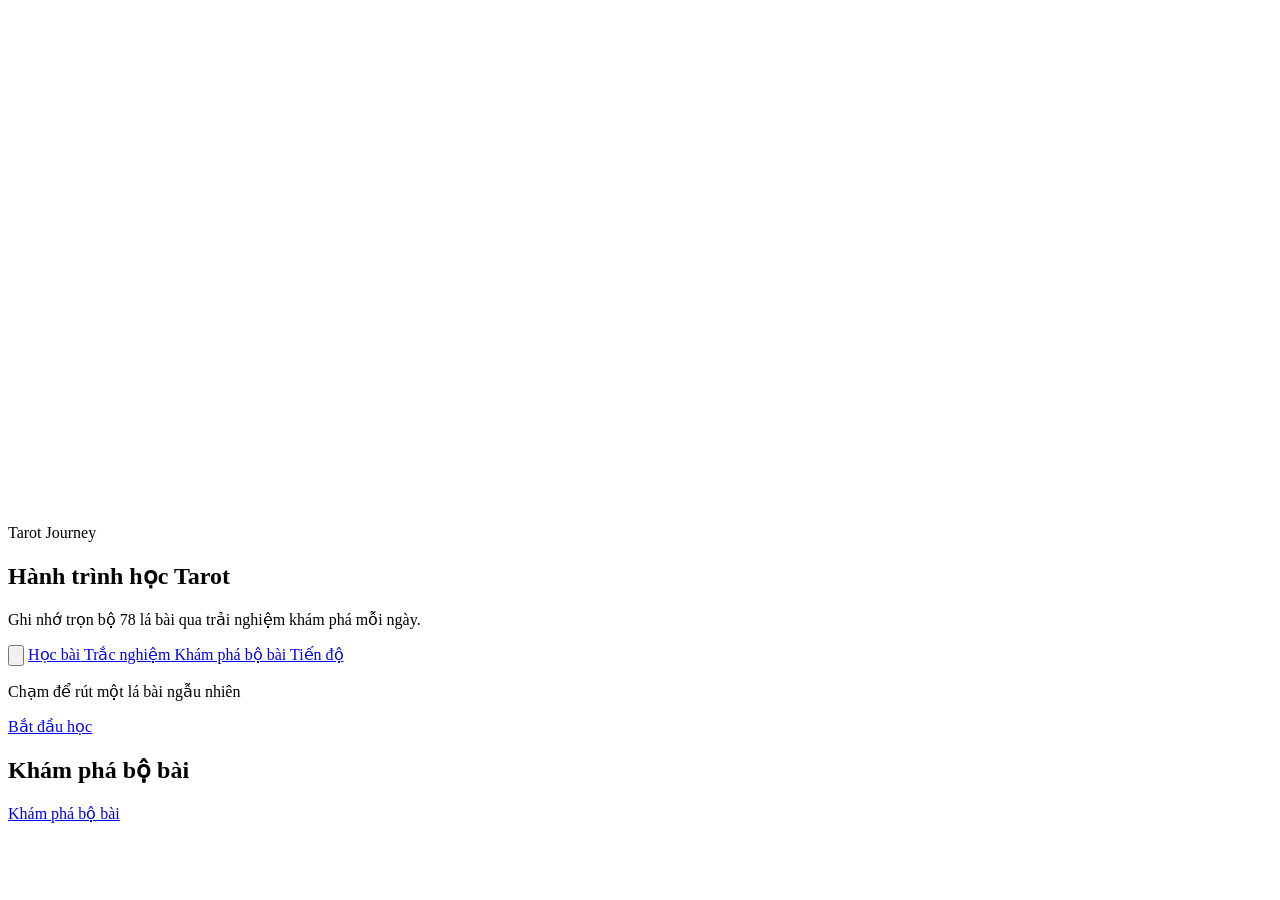
==== index.html @ 795459b9 "Add files via upload" ====
<!DOCTYPE html>
<html lang="vi">
<head>
<meta charset="UTF-8" />
<meta name="viewport" content="width=device-width, initial-scale=1.0" />
<title>Tarot Journey - Hành trình học Tarot</title>
<meta name="description" content="Ứng dụng học Tarot: ghi nhớ trọn bộ 78 lá bài qua flashcard, trắc nghiệm và bản đồ khám phá." />
<link rel="preconnect" href="https://fonts.googleapis.com" />
<link rel="preconnect" href="https://fonts.gstatic.com" crossorigin />
<link href="https://fonts.googleapis.com/css2?family=Nunito:wght@600;700;800;900&family=Be+Vietnam+Pro:wght@400;500;600;700&display=swap" rel="stylesheet" />
<link rel="stylesheet" href="assets/css/style.css" />
<link rel="stylesheet" href="assets/css/home.css" />
</head>
<body>
  <div class="app-shell">
    <div class="starfield"></div>
    <div class="blob" style="width:280px;height:280px;left:-100px;top:60px;background:var(--lavender);"></div>
    <div class="blob" style="width:220px;height:220px;right:-80px;top:220px;background:var(--mint);"></div>

    <header class="site-header" id="app-header"></header>

    <main class="page-main">
      <section class="hero">
        <div class="hero-copy">
          <p class="eyebrow">
            <span data-i18n="appName">Tarot Journey</span>
          </p>
          <h1 data-i18n="heroTitle">Hành trình học Tarot</h1>
          <p data-i18n="heroSubtitle">Ghi nhớ trọn bộ 78 lá bài qua trải nghiệm khám phá mỗi ngày.</p>
        </div>

        <div class="orbit-wrap" id="orbit-wrap">
          <div class="orbit-ring"></div>

          <button class="orbit-center" id="orbit-center" type="button" aria-label="Rút một lá bài ngẫu nhiên">
            <div class="orbit-center-glow"></div>
            <div class="orbit-center-card">
              <img id="orbit-card-image" src="" alt="" />
            </div>
          </button>

          <a class="orbit-item" data-pos="n" href="flashcard.html">
            <span id="icon-study"></span>
            <span data-i18n="navStudy">Học bài</span>
          </a>
          <a class="orbit-item" data-pos="e" href="quiz.html">
            <span id="icon-quiz"></span>
            <span data-i18n="navQuiz">Trắc nghiệm</span>
          </a>
          <a class="orbit-item" data-pos="s" href="explorer.html">
            <span id="icon-explore"></span>
            <span data-i18n="navExplore">Khám phá bộ bài</span>
          </a>
          <a class="orbit-item" data-pos="w" href="progress.html">
            <span id="icon-progress"></span>
            <span data-i18n="navProgress">Tiến độ</span>
          </a>
        </div>

        <p class="orbit-hint" data-i18n="heroCardCta">Chạm để rút một lá bài ngẫu nhiên</p>

        <div class="hero-cta">
          <a class="btn btn-primary" href="flashcard.html">
            <span data-i18n="startStudy">Bắt đầu học</span>
            <span id="icon-arrow"></span>
          </a>
        </div>
      </section>

      <section class="home-stats" id="home-stats"></section>

      <section class="suit-teaser">
        <div class="section-head">
          <div>
            <h2 data-i18n="navExplore">Khám phá bộ bài</h2>
          </div>
          <a class="btn btn-ghost btn-sm" href="explorer.html">
            <span data-i18n="navExplore">Khám phá bộ bài</span>
          </a>
        </div>
        <div class="suit-teaser-grid" id="suit-teaser-grid"></div>
      </section>
    </main>
  </div>

  <script src="assets/js/icons.js"></script>
  <script src="assets/js/data.js"></script>
  <script src="assets/js/storage.js"></script>
  <script src="assets/js/common.js"></script>
  <script src="assets/js/main.js"></script>
</body>
</html>
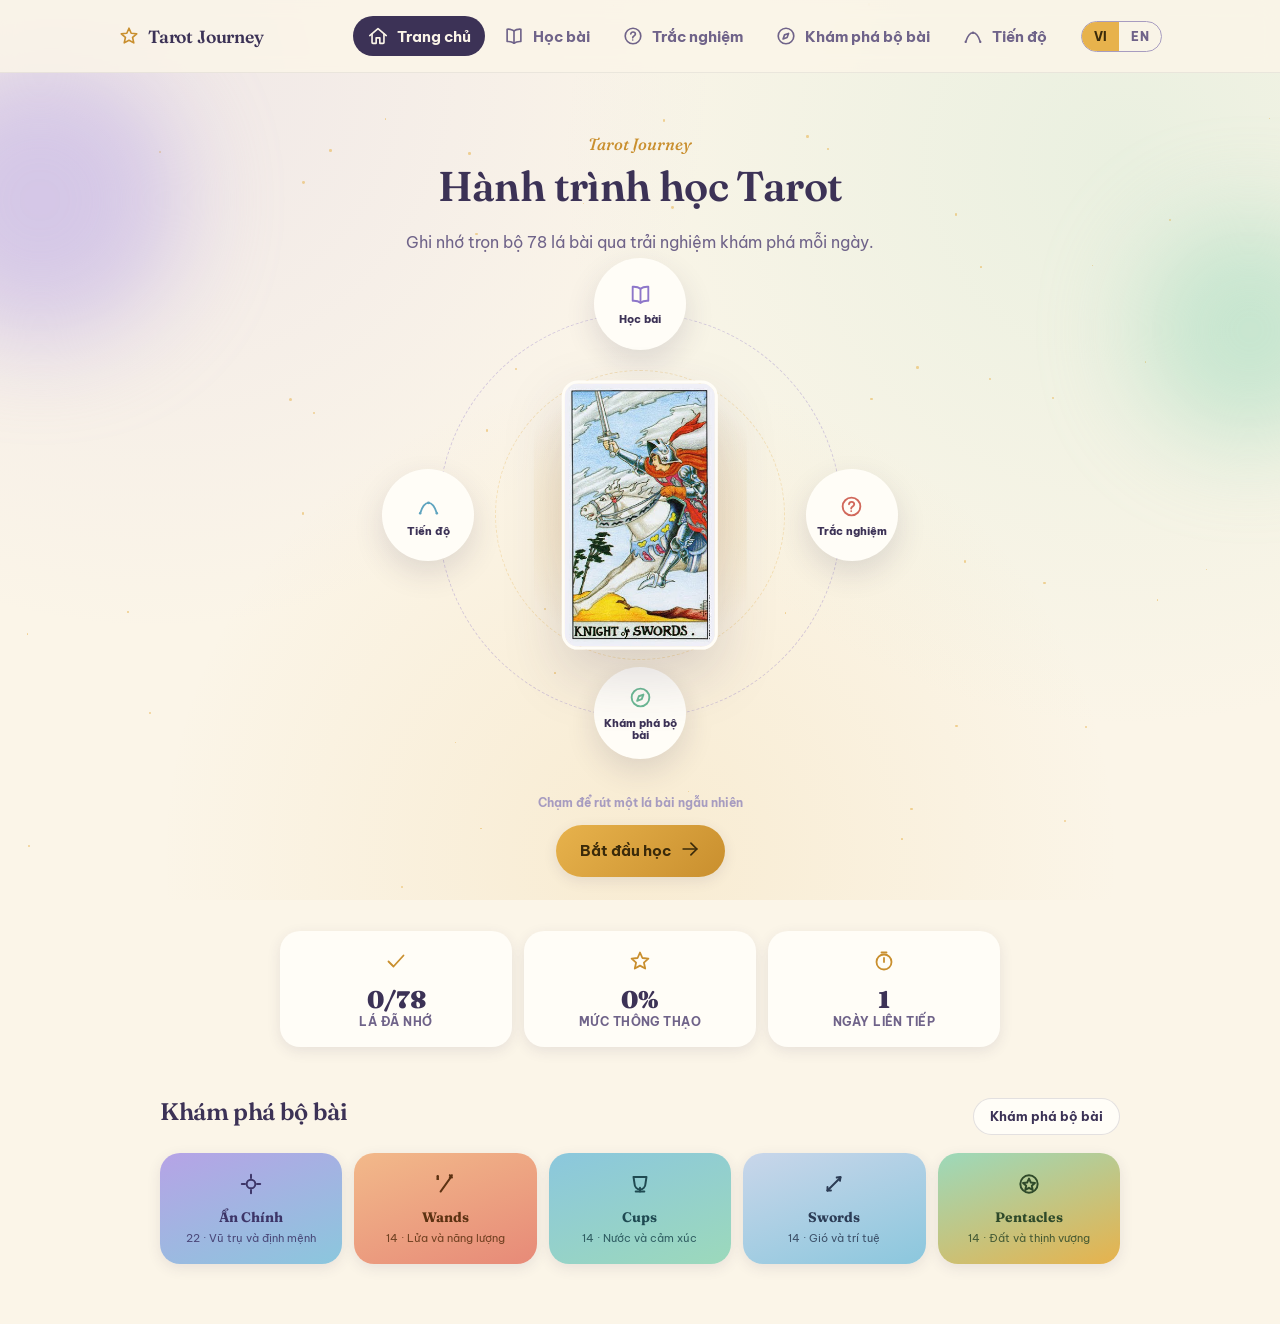
==== commit 0e8d3264: "Add files via upload" ====
--- a/index.html
+++ b/index.html
@@ -7,7 +7,7 @@
 <meta name="description" content="Ứng dụng học Tarot: ghi nhớ trọn bộ 78 lá bài qua flashcard, trắc nghiệm và bản đồ khám phá." />
 <link rel="preconnect" href="https://fonts.googleapis.com" />
 <link rel="preconnect" href="https://fonts.gstatic.com" crossorigin />
-<link href="https://fonts.googleapis.com/css2?family=Nunito:wght@600;700;800;900&family=Be+Vietnam+Pro:wght@400;500;600;700&display=swap" rel="stylesheet" />
+<link href="https://fonts.googleapis.com/css2?family=Fraunces:ital,wght@0,500;0,600;0,700;0,900;1,500&family=Be+Vietnam+Pro:wght@400;500;600;700&display=swap" rel="stylesheet" />
 <link rel="stylesheet" href="assets/css/style.css" />
 <link rel="stylesheet" href="assets/css/home.css" />
 </head>
--- a/assets/css/style.css
+++ b/assets/css/style.css
@@ -0,0 +1,661 @@
+/* ==============================================================
+   TAROT JOURNEY: design tokens and shared styles
+   Warm, bright, celestial-library palette. Mobile-first.
+   ============================================================== */
+
+:root {
+  /* Palette */
+  --cream: #fbf5e8;
+  --cream-deep: #f3e8ce;
+  --paper: #fffdf7;
+  --ink: #3c3256;
+  --ink-soft: #6f6389;
+  --ink-faint: #a79cc0;
+
+  --gold: #e7b24c;
+  --gold-deep: #c98f2e;
+  --gold-pale: #f6dfa0;
+
+  --lavender: #b6a3e6;
+  --lavender-deep: #8d76c9;
+  --sky: #8bc7dd;
+  --sky-deep: #5fa4bf;
+  --mint: #9cd9bb;
+  --mint-deep: #6cb994;
+  --peach: #f2b98a;
+  --peach-deep: #e2934f;
+  --coral: #e78a78;
+  --coral-deep: #d1685b;
+
+  --shadow-sm: 0 4px 14px rgba(60, 50, 86, 0.1);
+  --shadow-md: 0 12px 30px rgba(60, 50, 86, 0.14);
+  --shadow-lg: 0 24px 60px rgba(60, 50, 86, 0.18);
+
+  --radius-lg: 28px;
+  --radius-md: 20px;
+  --radius-sm: 13px;
+  --radius-pill: 999px;
+
+  --font-display: "Fraunces", "Be Vietnam Pro", serif;
+  --font-body: "Be Vietnam Pro", sans-serif;
+
+  --header-h: 72px;
+}
+
+* {
+  box-sizing: border-box;
+}
+
+html {
+  scroll-behavior: smooth;
+}
+
+body {
+  margin: 0;
+  min-height: 100vh;
+  font-family: var(--font-body);
+  color: var(--ink);
+  background: var(--cream);
+  background-image: radial-gradient(circle at 12% 8%, rgba(182, 163, 230, 0.16), transparent 40%),
+    radial-gradient(circle at 88% 18%, rgba(155, 217, 187, 0.18), transparent 42%),
+    radial-gradient(circle at 50% 95%, rgba(231, 178, 76, 0.14), transparent 45%);
+  background-attachment: fixed;
+  -webkit-font-smoothing: antialiased;
+  overflow-x: hidden;
+}
+
+h1, h2, h3, h4 {
+  font-family: var(--font-display);
+  font-optical-sizing: auto;
+  font-weight: 600;
+  color: var(--ink);
+  margin: 0 0 0.4em;
+  letter-spacing: -0.015em;
+}
+
+p {
+  line-height: 1.65;
+  color: var(--ink-soft);
+  margin: 0 0 1em;
+}
+
+a {
+  color: inherit;
+  text-decoration: none;
+}
+
+button {
+  font-family: inherit;
+}
+
+img {
+  max-width: 100%;
+  display: block;
+}
+
+.icon {
+  width: 22px;
+  height: 22px;
+  flex-shrink: 0;
+}
+
+:focus-visible {
+  outline: 3px solid var(--lavender-deep);
+  outline-offset: 3px;
+  border-radius: 6px;
+}
+
+@media (prefers-reduced-motion: reduce) {
+  *, *::before, *::after {
+    animation-duration: 0.001ms !important;
+    animation-iteration-count: 1 !important;
+    transition-duration: 0.001ms !important;
+    scroll-behavior: auto !important;
+  }
+}
+
+/* ---------------- Layout shell ---------------- */
+
+.app-shell {
+  min-height: 100vh;
+  padding-bottom: calc(72px + env(safe-area-inset-bottom, 0px));
+}
+
+.page-main {
+  max-width: 1080px;
+  margin: 0 auto;
+  padding: 28px 18px 60px;
+}
+
+.starfield {
+  position: fixed;
+  inset: 0;
+  pointer-events: none;
+  z-index: 0;
+  overflow: hidden;
+}
+
+.star {
+  position: absolute;
+  border-radius: 50%;
+  background: var(--gold);
+  opacity: 0.55;
+  animation: twinkle ease-in-out infinite;
+}
+
+@keyframes twinkle {
+  0%, 100% { opacity: 0.15; transform: scale(0.8); }
+  50% { opacity: 0.75; transform: scale(1.3); }
+}
+
+.blob {
+  position: absolute;
+  border-radius: 50%;
+  filter: blur(50px);
+  opacity: 0.5;
+  z-index: 0;
+  pointer-events: none;
+}
+
+/* ---------------- Header / nav ---------------- */
+
+.site-header {
+  position: sticky;
+  top: 0;
+  z-index: 40;
+  background: rgba(251, 245, 232, 0.86);
+  backdrop-filter: blur(10px);
+  border-bottom: 1px solid rgba(60, 50, 86, 0.08);
+}
+
+.header-inner {
+  max-width: 1080px;
+  margin: 0 auto;
+  height: var(--header-h);
+  padding: 0 18px;
+  display: flex;
+  align-items: center;
+  gap: 20px;
+}
+
+.brand {
+  display: flex;
+  align-items: center;
+  gap: 8px;
+  font-family: var(--font-display);
+  font-weight: 600;
+  font-size: 1.1rem;
+  letter-spacing: -0.01em;
+  color: var(--ink);
+  flex-shrink: 0;
+}
+
+.brand-mark {
+  color: var(--gold-deep);
+  display: inline-flex;
+}
+
+.main-nav {
+  display: none;
+  gap: 4px;
+  margin-left: auto;
+}
+
+.nav-link {
+  display: flex;
+  align-items: center;
+  gap: 8px;
+  padding: 9px 14px;
+  border-radius: var(--radius-pill);
+  color: var(--ink-soft);
+  font-weight: 700;
+  font-size: 0.92rem;
+  transition: background 0.2s ease, color 0.2s ease;
+}
+
+.nav-link .nav-icon {
+  width: 19px;
+  height: 19px;
+}
+
+.nav-link:hover {
+  background: var(--cream-deep);
+  color: var(--ink);
+}
+
+.nav-link.is-active {
+  background: var(--ink);
+  color: var(--cream);
+}
+
+.lang-switch {
+  display: flex;
+  border: 1.5px solid var(--ink-faint);
+  border-radius: var(--radius-pill);
+  overflow: hidden;
+  flex-shrink: 0;
+  margin-left: auto;
+}
+
+.main-nav ~ .lang-switch {
+  margin-left: 0;
+}
+
+.lang-btn {
+  border: none;
+  background: transparent;
+  color: var(--ink-soft);
+  font-weight: 800;
+  font-size: 0.78rem;
+  padding: 7px 12px;
+  cursor: pointer;
+  letter-spacing: 0.03em;
+}
+
+.lang-btn.is-active {
+  background: var(--gold);
+  color: #3a2a0a;
+}
+
+.mobile-nav {
+  position: fixed;
+  bottom: 0;
+  left: 0;
+  right: 0;
+  z-index: 40;
+  display: flex;
+  justify-content: space-around;
+  background: rgba(255, 253, 247, 0.95);
+  backdrop-filter: blur(10px);
+  border-top: 1px solid rgba(60, 50, 86, 0.1);
+  padding: 8px 4px calc(8px + env(safe-area-inset-bottom, 0px));
+}
+
+.mobile-nav .nav-link {
+  flex-direction: column;
+  gap: 3px;
+  font-size: 0.66rem;
+  padding: 6px 8px;
+  border-radius: var(--radius-sm);
+}
+
+.mobile-nav .nav-icon {
+  width: 21px;
+  height: 21px;
+}
+
+@media (min-width: 860px) {
+  .main-nav { display: flex; }
+  .mobile-nav { display: none; }
+  .app-shell { padding-bottom: 0; }
+}
+
+/* ---------------- Buttons ---------------- */
+
+.btn {
+  display: inline-flex;
+  align-items: center;
+  justify-content: center;
+  gap: 8px;
+  border: none;
+  border-radius: var(--radius-pill);
+  padding: 13px 24px;
+  font-weight: 700;
+  font-size: 0.96rem;
+  font-family: var(--font-body);
+  cursor: pointer;
+  transition: transform 0.15s ease, box-shadow 0.15s ease, background 0.15s ease;
+}
+
+.btn:active {
+  transform: scale(0.97);
+}
+
+.btn-primary {
+  background: linear-gradient(135deg, var(--gold), var(--gold-deep));
+  color: #3a2a0a;
+  box-shadow: var(--shadow-sm);
+}
+
+.btn-primary:hover {
+  box-shadow: var(--shadow-md);
+}
+
+.btn-ghost {
+  background: var(--paper);
+  color: var(--ink);
+  border: 1.5px solid rgba(60, 50, 86, 0.14);
+}
+
+.btn-ghost:hover {
+  background: var(--cream-deep);
+}
+
+.btn-success {
+  background: var(--mint);
+  color: #1c4633;
+}
+
+.btn-warn {
+  background: var(--coral);
+  color: #4a1710;
+}
+
+.btn-sm {
+  padding: 9px 16px;
+  font-size: 0.84rem;
+}
+
+.btn-block {
+  width: 100%;
+}
+
+.chip {
+  display: inline-flex;
+  align-items: center;
+  gap: 6px;
+  padding: 6px 13px;
+  border-radius: var(--radius-pill);
+  background: var(--paper);
+  border: 1.5px solid rgba(60, 50, 86, 0.12);
+  font-weight: 700;
+  font-size: 0.8rem;
+  color: var(--ink-soft);
+  cursor: pointer;
+  transition: all 0.15s ease;
+}
+
+.chip .icon {
+  width: 16px;
+  height: 16px;
+}
+
+.chip.is-active {
+  background: var(--ink);
+  color: var(--cream);
+  border-color: var(--ink);
+}
+
+/* ---------------- Section heading ---------------- */
+
+.section-head {
+  display: flex;
+  align-items: flex-end;
+  justify-content: space-between;
+  gap: 12px;
+  margin-bottom: 18px;
+  flex-wrap: wrap;
+}
+
+.section-head h1 {
+  font-size: clamp(1.5rem, 4vw, 2.1rem);
+}
+
+.eyebrow {
+  display: inline-flex;
+  align-items: center;
+  gap: 7px;
+  color: var(--gold-deep);
+  font-family: var(--font-display);
+  font-style: italic;
+  font-weight: 500;
+  font-size: 1.05rem;
+  letter-spacing: 0;
+  margin-bottom: 2px;
+}
+
+/* ---------------- Toast ---------------- */
+
+.toast {
+  position: fixed;
+  left: 50%;
+  bottom: 90px;
+  transform: translate(-50%, 20px);
+  background: var(--ink);
+  color: var(--cream);
+  padding: 12px 22px;
+  border-radius: var(--radius-pill);
+  font-weight: 700;
+  font-size: 0.88rem;
+  box-shadow: var(--shadow-lg);
+  opacity: 0;
+  pointer-events: none;
+  transition: opacity 0.25s ease, transform 0.25s ease;
+  z-index: 100;
+  max-width: 88vw;
+  text-align: center;
+}
+
+.toast.is-visible {
+  opacity: 1;
+  transform: translate(-50%, 0);
+}
+
+@media (min-width: 860px) {
+  .toast { bottom: 32px; }
+}
+
+/* ---------------- Card detail modal ---------------- */
+
+.modal-backdrop {
+  position: fixed;
+  inset: 0;
+  background: rgba(45, 36, 66, 0.5);
+  backdrop-filter: blur(3px);
+  z-index: 80;
+  display: flex;
+  align-items: flex-end;
+  justify-content: center;
+  opacity: 0;
+  pointer-events: none;
+  transition: opacity 0.2s ease;
+}
+
+.modal-backdrop.is-open {
+  opacity: 1;
+  pointer-events: auto;
+}
+
+@media (min-width: 720px) {
+  .modal-backdrop { align-items: center; }
+}
+
+.modal-card {
+  background: var(--paper);
+  width: 100%;
+  max-width: 560px;
+  max-height: 88vh;
+  overflow-y: auto;
+  border-radius: 26px 26px 0 0;
+  padding: 26px 22px 34px;
+  box-shadow: var(--shadow-lg);
+  transform: translateY(30px);
+  transition: transform 0.25s ease;
+  position: relative;
+}
+
+.modal-backdrop.is-open .modal-card {
+  transform: translateY(0);
+}
+
+@media (min-width: 720px) {
+  .modal-card { border-radius: var(--radius-lg); }
+}
+
+.modal-close {
+  position: absolute;
+  top: 16px;
+  right: 16px;
+  width: 36px;
+  height: 36px;
+  border-radius: 50%;
+  border: none;
+  background: var(--cream-deep);
+  display: flex;
+  align-items: center;
+  justify-content: center;
+  cursor: pointer;
+  color: var(--ink);
+}
+
+.modal-image-wrap {
+  display: flex;
+  justify-content: center;
+  margin-bottom: 16px;
+}
+
+.modal-image-wrap img {
+  width: 150px;
+  border-radius: 14px;
+  box-shadow: var(--shadow-md);
+}
+
+.modal-name {
+  text-align: center;
+  font-size: 1.4rem;
+}
+
+.modal-suit-tag {
+  display: flex;
+  justify-content: center;
+  margin-bottom: 14px;
+}
+
+.modal-section {
+  margin-top: 16px;
+}
+
+.modal-section h4 {
+  display: flex;
+  align-items: center;
+  gap: 7px;
+  font-size: 0.85rem;
+  text-transform: uppercase;
+  letter-spacing: 0.06em;
+  color: var(--ink-soft);
+  margin-bottom: 8px;
+}
+
+.modal-section h4 .icon {
+  width: 16px;
+  height: 16px;
+}
+
+.keyword-list {
+  display: flex;
+  flex-wrap: wrap;
+  gap: 7px;
+  list-style: none;
+  padding: 0;
+  margin: 0;
+}
+
+.keyword-list li {
+  background: var(--cream-deep);
+  color: var(--ink);
+  padding: 5px 12px;
+  border-radius: var(--radius-pill);
+  font-size: 0.82rem;
+  font-weight: 700;
+}
+
+.modal-section.reversed .keyword-list li {
+  background: rgba(231, 138, 120, 0.18);
+}
+
+.modal-orientation-tabs {
+  display: flex;
+  gap: 8px;
+  margin: 18px 0 4px;
+}
+
+.orientation-tab {
+  flex: 1;
+  padding: 9px;
+  border-radius: var(--radius-sm);
+  border: 1.5px solid rgba(60, 50, 86, 0.12);
+  background: var(--paper);
+  font-weight: 800;
+  font-size: 0.84rem;
+  display: flex;
+  align-items: center;
+  justify-content: center;
+  gap: 6px;
+  cursor: pointer;
+  color: var(--ink-soft);
+}
+
+.orientation-tab.is-active {
+  background: var(--ink);
+  color: var(--cream);
+  border-color: var(--ink);
+}
+
+/* Suit color theming, applied via data-suit attribute */
+[data-suit="major"] { --suit-a: var(--lavender); --suit-b: var(--sky); --suit-ink: #3d3568; }
+[data-suit="wands"] { --suit-a: var(--peach); --suit-b: var(--coral); --suit-ink: #5c3212; }
+[data-suit="cups"] { --suit-a: var(--sky); --suit-b: var(--mint); --suit-ink: #1f4a52; }
+[data-suit="swords"] { --suit-a: #c9d6ea; --suit-b: var(--sky); --suit-ink: #2c3c55; }
+[data-suit="pentacles"] { --suit-a: var(--mint); --suit-b: var(--gold); --suit-ink: #2f4a2a; }
+
+.suit-pill {
+  display: inline-flex;
+  align-items: center;
+  gap: 7px;
+  padding: 6px 14px;
+  border-radius: var(--radius-pill);
+  background: linear-gradient(135deg, var(--suit-a), var(--suit-b));
+  color: var(--suit-ink);
+  font-weight: 800;
+  font-size: 0.78rem;
+}
+
+.suit-pill .icon {
+  width: 16px;
+  height: 16px;
+}
+
+/* Utility */
+.visually-hidden {
+  position: absolute;
+  width: 1px; height: 1px;
+  overflow: hidden;
+  clip: rect(0 0 0 0);
+  white-space: nowrap;
+}
+
+.empty-state {
+  text-align: center;
+  padding: 50px 20px;
+  color: var(--ink-soft);
+}
+
+.empty-state .icon {
+  width: 40px;
+  height: 40px;
+  color: var(--ink-faint);
+  margin-bottom: 10px;
+}
+
+.loader {
+  display: flex;
+  flex-direction: column;
+  align-items: center;
+  gap: 12px;
+  padding: 80px 20px;
+  color: var(--ink-soft);
+  font-weight: 700;
+}
+
+.loader-ring {
+  width: 46px;
+  height: 46px;
+  border-radius: 50%;
+  border: 4px solid var(--cream-deep);
+  border-top-color: var(--gold-deep);
+  animation: spin 0.9s linear infinite;
+}
+
+@keyframes spin {
+  to { transform: rotate(360deg); }
+}
--- a/assets/css/home.css
+++ b/assets/css/home.css
@@ -0,0 +1,242 @@
+/* ---------------- Home hero / orbit ---------------- */
+
+.hero {
+  position: relative;
+  padding: 30px 0 10px;
+  text-align: center;
+  z-index: 1;
+}
+
+.hero-copy {
+  max-width: 480px;
+  margin: 0 auto 30px;
+}
+
+.hero-copy h1 {
+  font-size: clamp(1.8rem, 6vw, 2.6rem);
+}
+
+.hero-copy p {
+  font-size: 1.02rem;
+}
+
+.orbit-wrap {
+  position: relative;
+  width: clamp(260px, 82vw, 460px);
+  aspect-ratio: 1 / 1;
+  margin: 0 auto 48px;
+}
+
+.orbit-ring {
+  position: absolute;
+  inset: 6%;
+  border: 1.5px dashed rgba(141, 118, 201, 0.35);
+  border-radius: 50%;
+}
+
+.orbit-ring::before {
+  content: "";
+  position: absolute;
+  inset: 14%;
+  border: 1.5px dashed rgba(231, 178, 76, 0.3);
+  border-radius: 50%;
+}
+
+.orbit-center {
+  position: absolute;
+  top: 50%;
+  left: 50%;
+  transform: translate(-50%, -50%);
+  width: 34%;
+  z-index: 3;
+  cursor: pointer;
+  border: none;
+  background: none;
+  padding: 0;
+}
+
+.orbit-center-card {
+  position: relative;
+  border-radius: 16px;
+  overflow: hidden;
+  box-shadow: var(--shadow-lg);
+  animation: floatCard 5s ease-in-out infinite;
+  border: 3px solid var(--paper);
+}
+
+.orbit-center-card img {
+  width: 100%;
+  display: block;
+}
+
+.orbit-center-glow {
+  position: absolute;
+  inset: -18%;
+  background: radial-gradient(circle, rgba(231, 178, 76, 0.35), transparent 65%);
+  z-index: -1;
+  animation: pulseGlow 4s ease-in-out infinite;
+}
+
+@keyframes floatCard {
+  0%, 100% { transform: translateY(0) rotate(-1.5deg); }
+  50% { transform: translateY(-10px) rotate(1.5deg); }
+}
+
+@keyframes pulseGlow {
+  0%, 100% { opacity: 0.6; transform: scale(0.95); }
+  50% { opacity: 1; transform: scale(1.08); }
+}
+
+.orbit-hint {
+  margin-top: 10px;
+  font-size: 0.74rem;
+  font-weight: 700;
+  color: var(--ink-faint);
+}
+
+.orbit-item {
+  position: absolute;
+  width: 78px;
+  height: 78px;
+  margin: -39px;
+  z-index: 2;
+  display: flex;
+  flex-direction: column;
+  align-items: center;
+  justify-content: center;
+  gap: 4px;
+  text-align: center;
+  border-radius: 50%;
+  background: var(--paper);
+  box-shadow: var(--shadow-md);
+  transition: transform 0.2s ease, box-shadow 0.2s ease;
+}
+
+.orbit-item:hover {
+  transform: scale(1.08);
+  box-shadow: var(--shadow-lg);
+}
+
+.orbit-item .icon {
+  width: 22px;
+  height: 22px;
+  color: var(--gold-deep);
+}
+
+.orbit-item span {
+  font-size: 0.62rem;
+  font-weight: 800;
+  color: var(--ink);
+  line-height: 1.1;
+  padding: 0 4px;
+}
+
+.orbit-item[data-pos="n"] { top: 4%; left: 50%; }
+.orbit-item[data-pos="e"] { top: 50%; left: 96%; }
+.orbit-item[data-pos="s"] { top: 93%; left: 50%; }
+.orbit-item[data-pos="w"] { top: 50%; left: 4%; }
+
+.orbit-item[data-pos="n"] .icon { color: var(--lavender-deep); }
+.orbit-item[data-pos="e"] .icon { color: var(--coral-deep); }
+.orbit-item[data-pos="s"] .icon { color: var(--mint-deep); }
+.orbit-item[data-pos="w"] .icon { color: var(--sky-deep); }
+
+@media (min-width: 480px) {
+  .orbit-item { width: 92px; height: 92px; margin: -46px; }
+  .orbit-item .icon { width: 25px; height: 25px; }
+  .orbit-item span { font-size: 0.7rem; }
+}
+
+.hero-cta {
+  display: flex;
+  justify-content: center;
+  margin-top: 10px;
+}
+
+/* ---------------- Stats strip ---------------- */
+
+.home-stats {
+  max-width: 720px;
+  margin: 44px auto 0;
+  display: grid;
+  grid-template-columns: repeat(3, 1fr);
+  gap: 12px;
+}
+
+.stat-card {
+  background: var(--paper);
+  border-radius: var(--radius-md);
+  padding: 18px 12px;
+  text-align: center;
+  box-shadow: var(--shadow-sm);
+}
+
+.stat-card .icon {
+  width: 24px;
+  height: 24px;
+  color: var(--gold-deep);
+  margin-bottom: 8px;
+}
+
+.stat-value {
+  font-family: var(--font-display);
+  font-weight: 900;
+  font-size: 1.5rem;
+  color: var(--ink);
+}
+
+.stat-label {
+  font-size: 0.72rem;
+  font-weight: 700;
+  color: var(--ink-soft);
+  text-transform: uppercase;
+  letter-spacing: 0.04em;
+}
+
+/* ---------------- Suit teaser row ---------------- */
+
+.suit-teaser {
+  max-width: 960px;
+  margin: 50px auto 0;
+}
+
+.suit-teaser-grid {
+  display: grid;
+  grid-template-columns: repeat(2, 1fr);
+  gap: 12px;
+}
+
+@media (min-width: 700px) {
+  .suit-teaser-grid { grid-template-columns: repeat(5, 1fr); }
+}
+
+.suit-teaser-card {
+  border-radius: var(--radius-md);
+  padding: 18px 12px;
+  text-align: center;
+  background: linear-gradient(160deg, var(--suit-a), var(--suit-b));
+  color: var(--suit-ink);
+  box-shadow: var(--shadow-sm);
+  transition: transform 0.15s ease;
+}
+
+.suit-teaser-card:hover {
+  transform: translateY(-4px);
+}
+
+.suit-teaser-card .icon {
+  width: 26px;
+  height: 26px;
+  margin-bottom: 8px;
+}
+
+.suit-teaser-card strong {
+  display: block;
+  font-family: var(--font-display);
+  font-size: 0.86rem;
+}
+
+.suit-teaser-card small {
+  font-size: 0.7rem;
+  opacity: 0.85;
+}
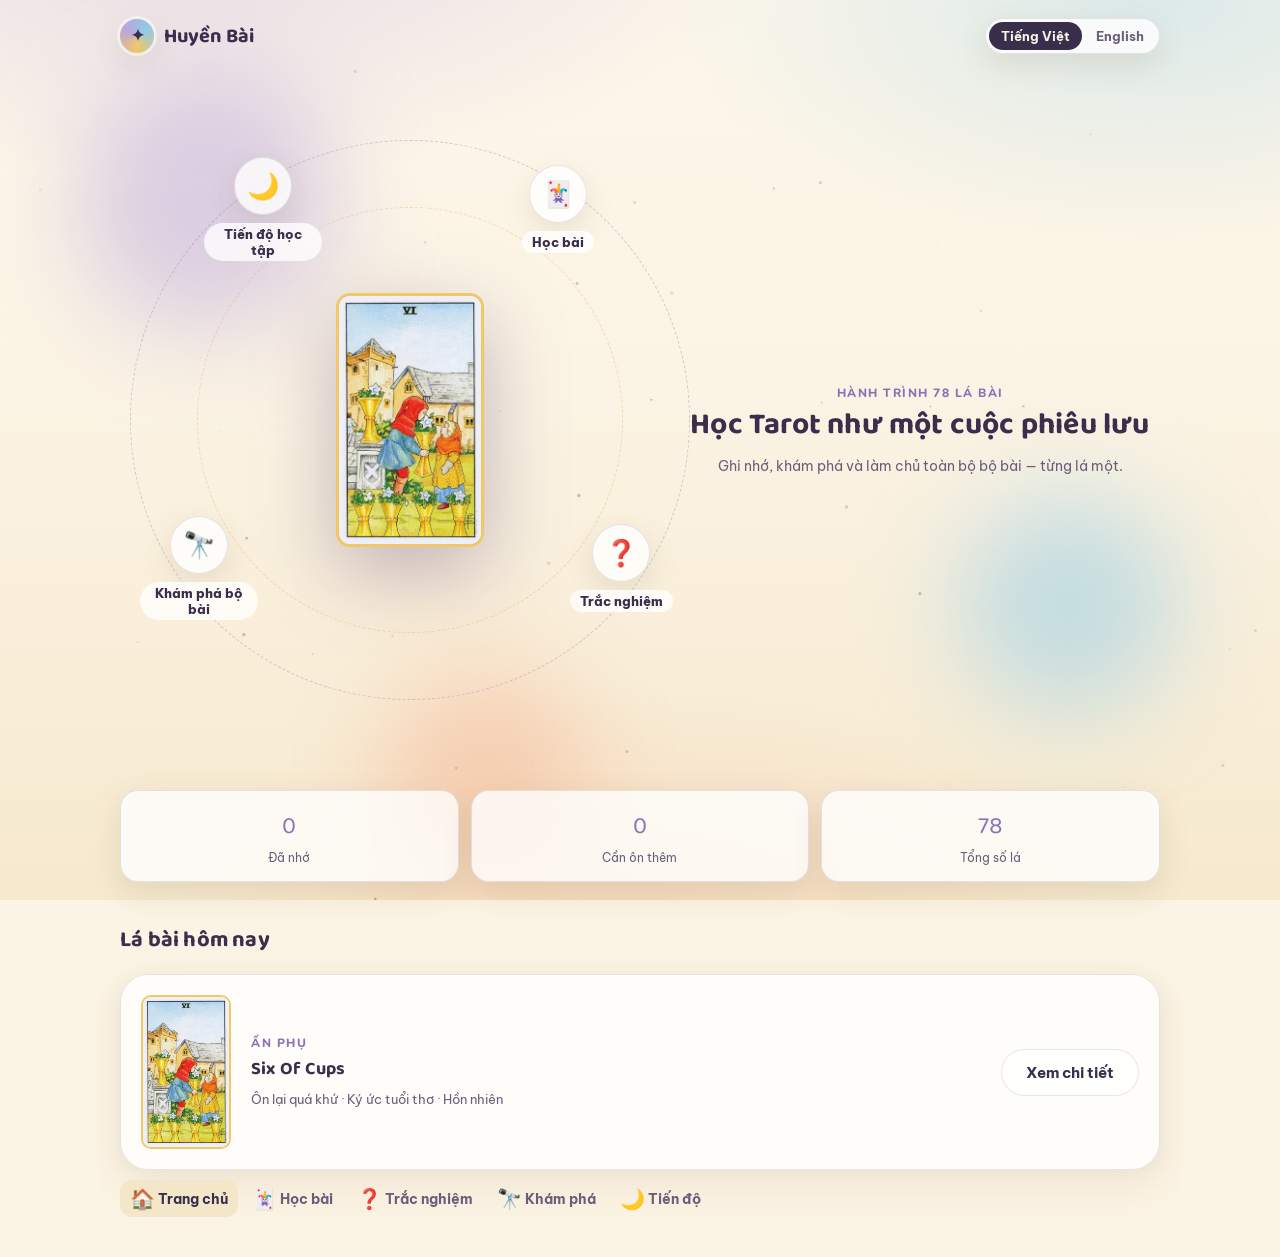
==== commit 381b9567: "Add files via upload" ====
--- a/index.html
+++ b/index.html
@@ -2,91 +2,81 @@
 <html lang="vi">
 <head>
 <meta charset="UTF-8" />
-<meta name="viewport" content="width=device-width, initial-scale=1.0" />
-<title>Tarot Journey - Hành trình học Tarot</title>
-<meta name="description" content="Ứng dụng học Tarot: ghi nhớ trọn bộ 78 lá bài qua flashcard, trắc nghiệm và bản đồ khám phá." />
-<link rel="preconnect" href="https://fonts.googleapis.com" />
-<link rel="preconnect" href="https://fonts.gstatic.com" crossorigin />
-<link href="https://fonts.googleapis.com/css2?family=Fraunces:ital,wght@0,500;0,600;0,700;0,900;1,500&family=Be+Vietnam+Pro:wght@400;500;600;700&display=swap" rel="stylesheet" />
+<meta name="viewport" content="width=device-width, initial-scale=1, viewport-fit=cover" />
+<title>Huyền Bài — Học Tarot mỗi ngày</title>
+<meta name="description" content="Nền tảng học Tarot tương tác — ghi nhớ, khám phá và làm chủ 78 lá bài." />
+<link rel="preconnect" href="https://fonts.googleapis.com">
+<link href="https://fonts.googleapis.com/css2?family=Baloo+2:wght@600;700;800&family=Be+Vietnam+Pro:wght@400;500;600;700;800&family=Nunito:wght@400;600;700;800&display=swap" rel="stylesheet">
+<link rel="stylesheet" href="assets/css/tokens.css" />
 <link rel="stylesheet" href="assets/css/style.css" />
-<link rel="stylesheet" href="assets/css/home.css" />
 </head>
 <body>
-  <div class="app-shell">
-    <div class="starfield"></div>
-    <div class="blob" style="width:280px;height:280px;left:-100px;top:60px;background:var(--lavender);"></div>
-    <div class="blob" style="width:220px;height:220px;right:-80px;top:220px;background:var(--mint);"></div>
 
-    <header class="site-header" id="app-header"></header>
-
-    <main class="page-main">
-      <section class="hero">
-        <div class="hero-copy">
-          <p class="eyebrow">
-            <span data-i18n="appName">Tarot Journey</span>
-          </p>
-          <h1 data-i18n="heroTitle">Hành trình học Tarot</h1>
-          <p data-i18n="heroSubtitle">Ghi nhớ trọn bộ 78 lá bài qua trải nghiệm khám phá mỗi ngày.</p>
-        </div>
-
-        <div class="orbit-wrap" id="orbit-wrap">
-          <div class="orbit-ring"></div>
-
-          <button class="orbit-center" id="orbit-center" type="button" aria-label="Rút một lá bài ngẫu nhiên">
-            <div class="orbit-center-glow"></div>
-            <div class="orbit-center-card">
-              <img id="orbit-card-image" src="" alt="" />
-            </div>
-          </button>
-
-          <a class="orbit-item" data-pos="n" href="flashcard.html">
-            <span id="icon-study"></span>
-            <span data-i18n="navStudy">Học bài</span>
-          </a>
-          <a class="orbit-item" data-pos="e" href="quiz.html">
-            <span id="icon-quiz"></span>
-            <span data-i18n="navQuiz">Trắc nghiệm</span>
-          </a>
-          <a class="orbit-item" data-pos="s" href="explorer.html">
-            <span id="icon-explore"></span>
-            <span data-i18n="navExplore">Khám phá bộ bài</span>
-          </a>
-          <a class="orbit-item" data-pos="w" href="progress.html">
-            <span id="icon-progress"></span>
-            <span data-i18n="navProgress">Tiến độ</span>
-          </a>
-        </div>
-
-        <p class="orbit-hint" data-i18n="heroCardCta">Chạm để rút một lá bài ngẫu nhiên</p>
-
-        <div class="hero-cta">
-          <a class="btn btn-primary" href="flashcard.html">
-            <span data-i18n="startStudy">Bắt đầu học</span>
-            <span id="icon-arrow"></span>
-          </a>
-        </div>
-      </section>
-
-      <section class="home-stats" id="home-stats"></section>
-
-      <section class="suit-teaser">
-        <div class="section-head">
-          <div>
-            <h2 data-i18n="navExplore">Khám phá bộ bài</h2>
-          </div>
-          <a class="btn btn-ghost btn-sm" href="explorer.html">
-            <span data-i18n="navExplore">Khám phá bộ bài</span>
-          </a>
-        </div>
-        <div class="suit-teaser-grid" id="suit-teaser-grid"></div>
-      </section>
-    </main>
+<div class="page">
+  <div class="topbar">
+    <div class="brand"><span class="brand-mark">✦</span><span data-i18n="appName">Huyền Bài</span></div>
+    <div class="lang-switch">
+      <button data-lang="vi">Tiếng Việt</button>
+      <button data-lang="en">English</button>
+    </div>
   </div>
 
-  <script src="assets/js/icons.js"></script>
-  <script src="assets/js/data.js"></script>
-  <script src="assets/js/storage.js"></script>
-  <script src="assets/js/common.js"></script>
-  <script src="assets/js/main.js"></script>
+  <div class="container">
+    <section class="hero">
+      <div class="orbit-system" id="orbit-system">
+        <div class="orbit-ring"></div>
+        <div class="orbit-ring r2"></div>
+        <div class="hero-card">
+          <img id="hero-card-img" src="" alt="" />
+        </div>
+        <!-- orbit-node elements injected by JS for responsive angle placement -->
+      </div>
+      <div class="hero-title-wrap">
+        <span class="eyebrow" data-i18n="heroEyebrow">Hành trình 78 lá bài</span>
+        <h1 data-i18n="heroTitle">Học Tarot như một cuộc phiêu lưu</h1>
+        <p data-i18n="heroSubtitle">Ghi nhớ, khám phá và làm chủ toàn bộ bộ bài — từng lá một.</p>
+      </div>
+    </section>
+
+    <div class="stat-strip">
+      <div class="panel stat-chip"><div class="num" id="stat-learned">0</div><div class="lbl" data-i18n="statLearned">Đã nhớ</div></div>
+      <div class="panel stat-chip"><div class="num" id="stat-review">0</div><div class="lbl" data-i18n="statReview">Cần ôn thêm</div></div>
+      <div class="panel stat-chip"><div class="num" id="stat-total">78</div><div class="lbl" data-i18n="statTotal">Tổng số lá</div></div>
+    </div>
+
+    <div class="section-head">
+      <h2 data-i18n="cardOfDay">Lá bài hôm nay</h2>
+    </div>
+    <div class="panel daily-card" id="daily-card">
+      <img id="daily-card-img" src="" alt="" />
+      <div class="txt">
+        <span class="eyebrow" id="daily-card-type"></span>
+        <h3 id="daily-card-name">…</h3>
+        <p id="daily-card-kw"></p>
+      </div>
+      <button class="btn btn-ghost" id="daily-card-btn" data-i18n="cardOfDayCta">Xem chi tiết</button>
+    </div>
+  </div>
+
+  <nav class="bottom-nav">
+    <a href="index.html" data-page="index.html"><span class="icon">🏠</span><span data-i18n="navHome">Trang chủ</span></a>
+    <a href="flashcard.html" data-page="flashcard.html"><span class="icon">🃏</span><span data-i18n="navStudy">Học bài</span></a>
+    <a href="quiz.html" data-page="quiz.html"><span class="icon">❓</span><span data-i18n="navQuiz">Trắc nghiệm</span></a>
+    <a href="explorer.html" data-page="explorer.html"><span class="icon">🔭</span><span data-i18n="navExplorer">Khám phá</span></a>
+    <a href="progress.html" data-page="progress.html"><span class="icon">🌙</span><span data-i18n="navProgress">Tiến độ</span></a>
+  </nav>
+</div>
+
+<div class="modal-backdrop" id="modal-backdrop">
+  <div class="modal-sheet" id="modal-sheet"></div>
+</div>
+
+<script src="assets/js/particles.js"></script>
+<script src="assets/js/i18n.js"></script>
+<script src="assets/js/data.js"></script>
+<script src="assets/js/storage.js"></script>
+<script src="assets/js/nav.js"></script>
+<script src="assets/js/card-modal.js"></script>
+<script src="assets/js/home.js"></script>
 </body>
 </html>
--- a/assets/css/tokens.css
+++ b/assets/css/tokens.css
@@ -0,0 +1,110 @@
+/* ============================================================
+   TAROT LEARNING — DESIGN TOKENS
+   Aesthetic: "Celestial Archive" — a sunlit library floating
+   between constellations. Warm parchment light, not dark occult.
+   ============================================================ */
+:root {
+  /* --- Color: warm celestial palette --- */
+  --cream:        #FBF3E3;   /* base parchment */
+  --cream-deep:   #F3E6C9;   /* recessed panels */
+  --ink:          #3A2E4D;   /* primary text, deep plum-navy, never pure black */
+  --ink-soft:     #6C5E7B;   /* secondary text */
+  --gold:         #D9A441;   /* primary accent — gilded edge */
+  --gold-bright:  #F0C868;
+  --lavender:     #B9A6DC;   /* Major Arcana / cosmos accent */
+  --lavender-deep:#8A72B8;
+  --sky:          #8FCBE8;   /* Swords accent */
+  --mint:         #93D2B0;   /* Pentacles accent */
+  --coral:        #F2926B;   /* Wands accent */
+  --rose:         #E39AA6;   /* Cups accent */
+  --peach:        #FBD3A6;
+
+  /* --- Suit theme mapping (used via data-suit attr) --- */
+  --suit-major-a:   #B9A6DC;
+  --suit-major-b:   #6E5AA0;
+  --suit-cups-a:    #F5B8C4;
+  --suit-cups-b:    #E17E93;
+  --suit-wands-a:   #FBC490;
+  --suit-wands-b:   #E8663F;
+  --suit-swords-a:  #BFE3F2;
+  --suit-swords-b:  #4C93B8;
+  --suit-pentacles-a: #C7E8C9;
+  --suit-pentacles-b: #4E9F6E;
+
+  /* --- Surfaces --- */
+  --surface: rgba(255,255,255,0.55);
+  --surface-strong: rgba(255,255,255,0.78);
+  --border-soft: rgba(58,46,77,0.12);
+  --shadow-soft: 0 10px 30px rgba(120,90,60,0.14);
+  --shadow-deep: 0 20px 60px rgba(90,60,110,0.22);
+
+  /* --- Type --- */
+  --font-display: "Baloo 2", "Be Vietnam Pro", sans-serif;
+  --font-body: "Be Vietnam Pro", "Nunito", sans-serif;
+  --font-utility: "Nunito", "Be Vietnam Pro", sans-serif;
+
+  /* --- Scale --- */
+  --radius-lg: 28px;
+  --radius-md: 18px;
+  --radius-sm: 12px;
+  --gap: 16px;
+
+  color-scheme: light;
+}
+
+* { box-sizing: border-box; }
+html, body { height: 100%; }
+body {
+  margin: 0;
+  font-family: var(--font-body);
+  color: var(--ink);
+  background: var(--cream);
+  -webkit-font-smoothing: antialiased;
+  overflow-x: hidden;
+}
+
+h1, h2, h3, h4, .display {
+  font-family: var(--font-display);
+  font-weight: 700;
+  letter-spacing: 0.2px;
+  margin: 0;
+  color: var(--ink);
+}
+
+p { margin: 0; line-height: 1.6; }
+
+a { color: inherit; text-decoration: none; }
+
+button {
+  font-family: var(--font-body);
+  cursor: pointer;
+  border: none;
+  background: none;
+  color: inherit;
+}
+
+img { max-width: 100%; display: block; }
+
+::selection { background: var(--gold-bright); color: var(--ink); }
+
+/* Focus visibility (accessibility floor) */
+:focus-visible {
+  outline: 3px solid var(--lavender-deep);
+  outline-offset: 3px;
+  border-radius: 6px;
+}
+
+@media (prefers-reduced-motion: reduce) {
+  *, *::before, *::after {
+    animation-duration: 0.01ms !important;
+    animation-iteration-count: 1 !important;
+    transition-duration: 0.01ms !important;
+    scroll-behavior: auto !important;
+  }
+}
+
+.visually-hidden {
+  position: absolute; width: 1px; height: 1px;
+  padding: 0; margin: -1px; overflow: hidden;
+  clip: rect(0,0,0,0); white-space: nowrap; border: 0;
+}
--- a/assets/css/style.css
+++ b/assets/css/style.css
@@ -1,661 +1,744 @@
-/* ==============================================================
-   TAROT JOURNEY: design tokens and shared styles
-   Warm, bright, celestial-library palette. Mobile-first.
-   ============================================================== */
-
-:root {
-  /* Palette */
-  --cream: #fbf5e8;
-  --cream-deep: #f3e8ce;
-  --paper: #fffdf7;
-  --ink: #3c3256;
-  --ink-soft: #6f6389;
-  --ink-faint: #a79cc0;
-
-  --gold: #e7b24c;
-  --gold-deep: #c98f2e;
-  --gold-pale: #f6dfa0;
-
-  --lavender: #b6a3e6;
-  --lavender-deep: #8d76c9;
-  --sky: #8bc7dd;
-  --sky-deep: #5fa4bf;
-  --mint: #9cd9bb;
-  --mint-deep: #6cb994;
-  --peach: #f2b98a;
-  --peach-deep: #e2934f;
-  --coral: #e78a78;
-  --coral-deep: #d1685b;
-
-  --shadow-sm: 0 4px 14px rgba(60, 50, 86, 0.1);
-  --shadow-md: 0 12px 30px rgba(60, 50, 86, 0.14);
-  --shadow-lg: 0 24px 60px rgba(60, 50, 86, 0.18);
-
-  --radius-lg: 28px;
-  --radius-md: 20px;
-  --radius-sm: 13px;
-  --radius-pill: 999px;
-
-  --font-display: "Fraunces", "Be Vietnam Pro", serif;
-  --font-body: "Be Vietnam Pro", sans-serif;
-
-  --header-h: 72px;
-}
-
-* {
-  box-sizing: border-box;
-}
-
-html {
-  scroll-behavior: smooth;
-}
-
-body {
-  margin: 0;
-  min-height: 100vh;
-  font-family: var(--font-body);
-  color: var(--ink);
-  background: var(--cream);
-  background-image: radial-gradient(circle at 12% 8%, rgba(182, 163, 230, 0.16), transparent 40%),
-    radial-gradient(circle at 88% 18%, rgba(155, 217, 187, 0.18), transparent 42%),
-    radial-gradient(circle at 50% 95%, rgba(231, 178, 76, 0.14), transparent 45%);
-  background-attachment: fixed;
-  -webkit-font-smoothing: antialiased;
-  overflow-x: hidden;
-}
-
-h1, h2, h3, h4 {
-  font-family: var(--font-display);
-  font-optical-sizing: auto;
-  font-weight: 600;
-  color: var(--ink);
-  margin: 0 0 0.4em;
-  letter-spacing: -0.015em;
-}
-
-p {
-  line-height: 1.65;
-  color: var(--ink-soft);
-  margin: 0 0 1em;
-}
-
-a {
-  color: inherit;
-  text-decoration: none;
-}
-
-button {
-  font-family: inherit;
-}
-
-img {
-  max-width: 100%;
-  display: block;
-}
-
-.icon {
-  width: 22px;
-  height: 22px;
-  flex-shrink: 0;
-}
-
-:focus-visible {
-  outline: 3px solid var(--lavender-deep);
-  outline-offset: 3px;
-  border-radius: 6px;
-}
-
-@media (prefers-reduced-motion: reduce) {
-  *, *::before, *::after {
-    animation-duration: 0.001ms !important;
-    animation-iteration-count: 1 !important;
-    transition-duration: 0.001ms !important;
-    scroll-behavior: auto !important;
-  }
-}
-
-/* ---------------- Layout shell ---------------- */
-
-.app-shell {
-  min-height: 100vh;
-  padding-bottom: calc(72px + env(safe-area-inset-bottom, 0px));
-}
-
-.page-main {
-  max-width: 1080px;
-  margin: 0 auto;
-  padding: 28px 18px 60px;
-}
-
-.starfield {
+/* ============================================================
+   TAROT LEARNING — LAYOUT & COMPONENTS
+   ============================================================ */
+
+/* ---------- Ambient background: aurora + stars ---------- */
+.sky {
   position: fixed;
   inset: 0;
-  pointer-events: none;
-  z-index: 0;
+  z-index: -2;
+  background:
+    radial-gradient(ellipse 80% 50% at 15% -10%, rgba(185,166,220,0.35), transparent 60%),
+    radial-gradient(ellipse 70% 50% at 90% 0%, rgba(143,203,232,0.3), transparent 55%),
+    radial-gradient(ellipse 60% 40% at 50% 100%, rgba(242,146,107,0.16), transparent 60%),
+    linear-gradient(180deg, #FDF7EA 0%, #FBF3E3 45%, #F6E9CE 100%);
   overflow: hidden;
 }
-
-.star {
-  position: absolute;
-  border-radius: 50%;
-  background: var(--gold);
-  opacity: 0.55;
-  animation: twinkle ease-in-out infinite;
-}
-
-@keyframes twinkle {
-  0%, 100% { opacity: 0.15; transform: scale(0.8); }
-  50% { opacity: 0.75; transform: scale(1.3); }
-}
-
-.blob {
+.sky .blob {
   position: absolute;
   border-radius: 50%;
   filter: blur(50px);
   opacity: 0.5;
-  z-index: 0;
-  pointer-events: none;
-}
-
-/* ---------------- Header / nav ---------------- */
-
-.site-header {
-  position: sticky;
-  top: 0;
-  z-index: 40;
-  background: rgba(251, 245, 232, 0.86);
-  backdrop-filter: blur(10px);
-  border-bottom: 1px solid rgba(60, 50, 86, 0.08);
-}
-
-.header-inner {
+  animation: drift 18s ease-in-out infinite alternate;
+}
+.sky .blob.b1 { width: 260px; height: 260px; background: var(--lavender); top: 8%; left: 6%; }
+.sky .blob.b2 { width: 220px; height: 220px; background: var(--sky); top: 55%; right: 8%; animation-delay: -6s; }
+.sky .blob.b3 { width: 200px; height: 200px; background: var(--coral); bottom: 4%; left: 30%; animation-delay: -12s; opacity: 0.3; }
+@keyframes drift {
+  from { transform: translate(0,0) scale(1); }
+  to   { transform: translate(30px,-24px) scale(1.08); }
+}
+#stars-canvas { position: fixed; inset: 0; z-index: -1; pointer-events: none; }
+
+/* ---------- Page shell ---------- */
+.page {
+  min-height: 100%;
+  padding-bottom: 96px; /* room for mobile bottom nav */
+}
+.container {
   max-width: 1080px;
   margin: 0 auto;
-  height: var(--header-h);
-  padding: 0 18px;
-  display: flex;
-  align-items: center;
-  gap: 20px;
-}
-
+  padding: 0 20px;
+}
+
+/* ---------- Top bar ---------- */
+.topbar {
+  display: flex;
+  align-items: center;
+  justify-content: space-between;
+  padding: 18px 20px 6px;
+  max-width: 1080px;
+  margin: 0 auto;
+}
 .brand {
   display: flex;
   align-items: center;
-  gap: 8px;
+  gap: 10px;
   font-family: var(--font-display);
-  font-weight: 600;
-  font-size: 1.1rem;
-  letter-spacing: -0.01em;
-  color: var(--ink);
-  flex-shrink: 0;
-}
-
-.brand-mark {
-  color: var(--gold-deep);
-  display: inline-flex;
-}
-
-.main-nav {
-  display: none;
-  gap: 4px;
-  margin-left: auto;
-}
-
-.nav-link {
-  display: flex;
-  align-items: center;
-  gap: 8px;
-  padding: 9px 14px;
-  border-radius: var(--radius-pill);
+  font-size: 20px;
+  font-weight: 700;
+}
+.brand .brand-mark {
+  width: 34px; height: 34px;
+  border-radius: 50%;
+  background: conic-gradient(from 180deg, var(--gold-bright), var(--lavender), var(--sky), var(--gold-bright));
+  display: flex; align-items: center; justify-content: center;
+  font-size: 16px;
+  box-shadow: 0 0 0 3px rgba(255,255,255,0.5), var(--shadow-soft);
+}
+.lang-switch {
+  display: flex;
+  background: var(--surface-strong);
+  border: 1px solid var(--border-soft);
+  border-radius: 999px;
+  padding: 3px;
+  gap: 2px;
+  box-shadow: var(--shadow-soft);
+}
+.lang-switch button {
+  padding: 6px 12px;
+  border-radius: 999px;
+  font-size: 13px;
+  font-weight: 700;
   color: var(--ink-soft);
-  font-weight: 700;
-  font-size: 0.92rem;
-  transition: background 0.2s ease, color 0.2s ease;
-}
-
-.nav-link .nav-icon {
-  width: 19px;
-  height: 19px;
-}
-
-.nav-link:hover {
-  background: var(--cream-deep);
-  color: var(--ink);
-}
-
-.nav-link.is-active {
+  transition: all .2s ease;
+}
+.lang-switch button.active {
   background: var(--ink);
   color: var(--cream);
 }
 
-.lang-switch {
-  display: flex;
-  border: 1.5px solid var(--ink-faint);
-  border-radius: var(--radius-pill);
-  overflow: hidden;
-  flex-shrink: 0;
-  margin-left: auto;
-}
-
-.main-nav ~ .lang-switch {
-  margin-left: 0;
-}
-
-.lang-btn {
-  border: none;
-  background: transparent;
+/* ---------- Bottom nav (mobile-first primary nav) ---------- */
+.bottom-nav {
+  position: fixed;
+  left: 0; right: 0; bottom: 0;
+  z-index: 50;
+  display: flex;
+  justify-content: space-around;
+  padding: 8px 10px calc(8px + env(safe-area-inset-bottom));
+  background: var(--surface-strong);
+  backdrop-filter: blur(14px);
+  border-top: 1px solid var(--border-soft);
+}
+.bottom-nav a {
+  display: flex;
+  flex-direction: column;
+  align-items: center;
+  gap: 3px;
+  font-size: 11px;
+  font-weight: 700;
   color: var(--ink-soft);
-  font-weight: 800;
-  font-size: 0.78rem;
-  padding: 7px 12px;
-  cursor: pointer;
-  letter-spacing: 0.03em;
-}
-
-.lang-btn.is-active {
-  background: var(--gold);
-  color: #3a2a0a;
-}
-
-.mobile-nav {
-  position: fixed;
-  bottom: 0;
-  left: 0;
-  right: 0;
-  z-index: 40;
-  display: flex;
-  justify-content: space-around;
-  background: rgba(255, 253, 247, 0.95);
-  backdrop-filter: blur(10px);
-  border-top: 1px solid rgba(60, 50, 86, 0.1);
-  padding: 8px 4px calc(8px + env(safe-area-inset-bottom, 0px));
-}
-
-.mobile-nav .nav-link {
-  flex-direction: column;
-  gap: 3px;
-  font-size: 0.66rem;
-  padding: 6px 8px;
+  padding: 6px 10px;
   border-radius: var(--radius-sm);
-}
-
-.mobile-nav .nav-icon {
-  width: 21px;
-  height: 21px;
+  transition: all .2s ease;
+}
+.bottom-nav a .icon { font-size: 20px; }
+.bottom-nav a.active, .bottom-nav a:hover {
+  color: var(--ink);
+  background: var(--cream-deep);
 }
 
 @media (min-width: 860px) {
-  .main-nav { display: flex; }
-  .mobile-nav { display: none; }
-  .app-shell { padding-bottom: 0; }
-}
-
-/* ---------------- Buttons ---------------- */
-
+  .bottom-nav {
+    position: static;
+    justify-content: flex-start;
+    gap: 4px;
+    background: transparent;
+    border: none;
+    padding: 10px 20px 0;
+    max-width: 1080px;
+    margin: 0 auto;
+  }
+  .bottom-nav a { flex-direction: row; font-size: 14px; }
+  .page { padding-bottom: 40px; }
+}
+
+/* ---------- Buttons ---------- */
 .btn {
   display: inline-flex;
   align-items: center;
   justify-content: center;
   gap: 8px;
-  border: none;
-  border-radius: var(--radius-pill);
   padding: 13px 24px;
+  border-radius: 999px;
   font-weight: 700;
-  font-size: 0.96rem;
-  font-family: var(--font-body);
-  cursor: pointer;
-  transition: transform 0.15s ease, box-shadow 0.15s ease, background 0.15s ease;
-}
-
-.btn:active {
-  transform: scale(0.97);
-}
-
+  font-size: 15px;
+  transition: transform .15s ease, box-shadow .15s ease;
+}
 .btn-primary {
-  background: linear-gradient(135deg, var(--gold), var(--gold-deep));
-  color: #3a2a0a;
-  box-shadow: var(--shadow-sm);
-}
-
-.btn-primary:hover {
-  box-shadow: var(--shadow-md);
-}
-
+  background: linear-gradient(135deg, var(--gold-bright), var(--gold));
+  color: #402D0B;
+  box-shadow: 0 8px 20px rgba(217,164,65,0.4);
+}
+.btn-primary:hover { transform: translateY(-2px); box-shadow: 0 12px 26px rgba(217,164,65,0.5); }
 .btn-ghost {
-  background: var(--paper);
+  background: var(--surface-strong);
   color: var(--ink);
-  border: 1.5px solid rgba(60, 50, 86, 0.14);
-}
-
-.btn-ghost:hover {
-  background: var(--cream-deep);
-}
-
-.btn-success {
-  background: var(--mint);
-  color: #1c4633;
-}
-
-.btn-warn {
-  background: var(--coral);
-  color: #4a1710;
-}
-
-.btn-sm {
-  padding: 9px 16px;
-  font-size: 0.84rem;
-}
-
-.btn-block {
-  width: 100%;
-}
-
-.chip {
-  display: inline-flex;
-  align-items: center;
-  gap: 6px;
-  padding: 6px 13px;
-  border-radius: var(--radius-pill);
-  background: var(--paper);
-  border: 1.5px solid rgba(60, 50, 86, 0.12);
-  font-weight: 700;
-  font-size: 0.8rem;
+  border: 1px solid var(--border-soft);
+}
+.btn-ghost:hover { transform: translateY(-2px); }
+.btn:active { transform: translateY(0); }
+.btn[disabled] { opacity: .45; pointer-events: none; }
+
+/* ---------- Glass panel ---------- */
+.panel {
+  background: var(--surface-strong);
+  border: 1px solid var(--border-soft);
+  border-radius: var(--radius-lg);
+  box-shadow: var(--shadow-soft);
+  backdrop-filter: blur(10px);
+}
+
+/* ---------- Section heading ---------- */
+.section-head {
+  display: flex;
+  align-items: baseline;
+  justify-content: space-between;
+  gap: 12px;
+  margin: 36px 0 16px;
+}
+.section-head h2 { font-size: 22px; }
+.section-head .sub { color: var(--ink-soft); font-size: 14px; }
+.eyebrow {
+  font-family: var(--font-utility);
+  font-size: 12px;
+  font-weight: 800;
+  letter-spacing: 1.5px;
+  text-transform: uppercase;
+  color: var(--lavender-deep);
+}
+
+/* ---------- Loading / empty states ---------- */
+.state-msg {
+  text-align: center;
+  padding: 60px 20px;
   color: var(--ink-soft);
-  cursor: pointer;
-  transition: all 0.15s ease;
-}
-
-.chip .icon {
-  width: 16px;
-  height: 16px;
-}
-
-.chip.is-active {
+}
+.spinner {
+  width: 36px; height: 36px;
+  margin: 0 auto 14px;
+  border-radius: 50%;
+  border: 3px solid var(--border-soft);
+  border-top-color: var(--gold);
+  animation: spin 0.9s linear infinite;
+}
+@keyframes spin { to { transform: rotate(360deg); } }
+
+/* ---------- Toast ---------- */
+.toast {
+  position: fixed;
+  bottom: 100px;
+  left: 50%;
+  transform: translateX(-50%) translateY(20px);
   background: var(--ink);
   color: var(--cream);
-  border-color: var(--ink);
-}
-
-/* ---------------- Section heading ---------------- */
-
-.section-head {
-  display: flex;
-  align-items: flex-end;
-  justify-content: space-between;
-  gap: 12px;
-  margin-bottom: 18px;
-  flex-wrap: wrap;
-}
-
-.section-head h1 {
-  font-size: clamp(1.5rem, 4vw, 2.1rem);
-}
-
-.eyebrow {
-  display: inline-flex;
-  align-items: center;
-  gap: 7px;
-  color: var(--gold-deep);
-  font-family: var(--font-display);
-  font-style: italic;
-  font-weight: 500;
-  font-size: 1.05rem;
-  letter-spacing: 0;
-  margin-bottom: 2px;
-}
-
-/* ---------------- Toast ---------------- */
-
-.toast {
-  position: fixed;
-  left: 50%;
-  bottom: 90px;
-  transform: translate(-50%, 20px);
-  background: var(--ink);
-  color: var(--cream);
-  padding: 12px 22px;
-  border-radius: var(--radius-pill);
+  padding: 12px 20px;
+  border-radius: 999px;
+  font-size: 14px;
   font-weight: 700;
-  font-size: 0.88rem;
-  box-shadow: var(--shadow-lg);
+  box-shadow: var(--shadow-deep);
+  z-index: 100;
   opacity: 0;
   pointer-events: none;
-  transition: opacity 0.25s ease, transform 0.25s ease;
-  z-index: 100;
-  max-width: 88vw;
+  transition: all .3s ease;
+}
+.toast.show { opacity: 1; transform: translateX(-50%) translateY(0); }
+@media (min-width: 860px) { .toast { bottom: 30px; } }
+
+/* ============================================================
+   HOMEPAGE — orbit hero
+   ============================================================ */
+.hero {
+  position: relative;
+  min-height: min(88vh, 720px);
+  display: flex;
+  align-items: center;
+  justify-content: center;
+}
+.orbit-system {
+  position: relative;
+  width: min(94vw, 560px);
+  aspect-ratio: 1;
+  display: flex;
+  align-items: center;
+  justify-content: center;
+}
+.orbit-ring {
+  position: absolute;
+  border: 1.5px dashed rgba(138,114,184,0.35);
+  border-radius: 50%;
+  inset: 0;
+}
+.orbit-ring.r2 { inset: 12%; border-color: rgba(217,164,65,0.3); }
+
+.hero-card {
+  position: relative;
+  width: 148px;
+  z-index: 5;
+  animation: float 5s ease-in-out infinite;
+  filter: drop-shadow(0 25px 40px rgba(90,60,110,0.35));
+}
+.hero-card img {
+  width: 100%;
+  border-radius: 14px;
+  border: 3px solid var(--gold-bright);
+}
+.hero-title-wrap {
   text-align: center;
-}
-
-.toast.is-visible {
-  opacity: 1;
-  transform: translate(-50%, 0);
-}
-
-@media (min-width: 860px) {
-  .toast { bottom: 32px; }
-}
-
-/* ---------------- Card detail modal ---------------- */
-
+  margin-top: 18px;
+}
+.hero-title-wrap h1 {
+  font-size: clamp(22px, 5vw, 30px);
+}
+.hero-title-wrap p {
+  color: var(--ink-soft);
+  margin-top: 6px;
+  font-size: 14px;
+}
+@keyframes float {
+  0%,100% { transform: translateY(0) rotate(-2deg); }
+  50% { transform: translateY(-14px) rotate(2deg); }
+}
+
+.orbit-node {
+  position: absolute;
+  width: 118px;
+  display: flex;
+  flex-direction: column;
+  align-items: center;
+  gap: 8px;
+  text-align: center;
+  transform: translate(-50%, -50%);
+  animation: node-float 6s ease-in-out infinite;
+}
+.orbit-node .node-dot {
+  width: 58px; height: 58px;
+  border-radius: 50%;
+  display: flex; align-items: center; justify-content: center;
+  font-size: 26px;
+  background: var(--surface-strong);
+  border: 1px solid var(--border-soft);
+  box-shadow: var(--shadow-soft);
+  transition: transform .25s ease, box-shadow .25s ease;
+}
+.orbit-node:hover .node-dot { transform: scale(1.1); box-shadow: var(--shadow-deep); }
+.orbit-node span.label {
+  font-size: 12.5px;
+  font-weight: 800;
+  color: var(--ink);
+  background: var(--surface-strong);
+  padding: 3px 10px;
+  border-radius: 999px;
+}
+@keyframes node-float {
+  0%,100% { margin-top: 0; }
+  50% { margin-top: -8px; }
+}
+
+/* four-node placements, resolved via inline --angle / JS positioning fallback handled in JS with left/top */
+@media (max-width: 420px) {
+  .orbit-node { width: 92px; }
+  .orbit-node .node-dot { width: 48px; height: 48px; font-size: 21px; }
+  .orbit-node span.label { font-size: 10.5px; padding: 2px 7px; }
+  .hero-card { width: 118px; }
+}
+
+/* ---------- Stat strip ---------- */
+.stat-strip {
+  display: grid;
+  grid-template-columns: repeat(3, 1fr);
+  gap: 12px;
+  margin: 10px 0 40px;
+}
+.stat-chip {
+  padding: 16px 12px;
+  text-align: center;
+  border-radius: var(--radius-md);
+}
+.stat-chip .num { font-family: var(--font-display); font-size: 24px; color: var(--lavender-deep); }
+.stat-chip .lbl { font-size: 12px; color: var(--ink-soft); margin-top: 4px; }
+
+/* ---------- Card of the day ---------- */
+.daily-card {
+  display: flex;
+  gap: 20px;
+  align-items: center;
+  padding: 20px;
+}
+.daily-card img { width: 90px; border-radius: 10px; border: 2px solid var(--gold-bright); }
+.daily-card .txt { flex: 1; }
+.daily-card .txt .eyebrow { display:block; margin-bottom: 4px; }
+.daily-card .txt h3 { font-size: 18px; }
+.daily-card .txt p { font-size: 13px; color: var(--ink-soft); margin-top: 6px; }
+
+/* ============================================================
+   EXPLORER — constellation / wheel
+   ============================================================ */
+.filter-row {
+  display: flex;
+  gap: 8px;
+  overflow-x: auto;
+  padding: 4px 2px 14px;
+  scrollbar-width: none;
+}
+.filter-row::-webkit-scrollbar { display: none; }
+.chip {
+  flex: 0 0 auto;
+  padding: 9px 16px;
+  border-radius: 999px;
+  font-size: 13px;
+  font-weight: 700;
+  background: var(--surface-strong);
+  border: 1px solid var(--border-soft);
+  color: var(--ink-soft);
+  white-space: nowrap;
+  transition: all .2s ease;
+}
+.chip.active {
+  color: #fff;
+  border-color: transparent;
+}
+.chip[data-suit="all"].active { background: var(--ink); }
+.chip[data-suit="major"].active { background: linear-gradient(135deg, var(--suit-major-a), var(--suit-major-b)); }
+.chip[data-suit="cups"].active { background: linear-gradient(135deg, var(--suit-cups-a), var(--suit-cups-b)); }
+.chip[data-suit="wands"].active { background: linear-gradient(135deg, var(--suit-wands-a), var(--suit-wands-b)); }
+.chip[data-suit="swords"].active { background: linear-gradient(135deg, var(--suit-swords-a), var(--suit-swords-b)); }
+.chip[data-suit="pentacles"].active { background: linear-gradient(135deg, var(--suit-pentacles-a), var(--suit-pentacles-b)); }
+
+.search-box {
+  display: flex;
+  align-items: center;
+  gap: 10px;
+  padding: 12px 18px;
+  margin-bottom: 18px;
+  border-radius: 999px;
+}
+.search-box input {
+  flex: 1;
+  border: none;
+  background: none;
+  font-size: 15px;
+  font-family: var(--font-body);
+  color: var(--ink);
+  outline: none;
+}
+.search-box input::placeholder { color: var(--ink-soft); }
+
+.card-gallery {
+  display: grid;
+  grid-template-columns: repeat(auto-fill, minmax(120px, 1fr));
+  gap: 14px;
+}
+@media (min-width: 640px) {
+  .card-gallery { grid-template-columns: repeat(auto-fill, minmax(140px, 1fr)); gap: 18px; }
+}
+
+.tarot-tile {
+  position: relative;
+  border-radius: var(--radius-md);
+  overflow: hidden;
+  aspect-ratio: 3/5;
+  cursor: pointer;
+  box-shadow: var(--shadow-soft);
+  transition: transform .25s ease, box-shadow .25s ease;
+  animation: tile-in .5s ease both;
+}
+.tarot-tile:hover { transform: translateY(-6px) scale(1.02); box-shadow: var(--shadow-deep); }
+.tarot-tile img { width: 100%; height: 100%; object-fit: cover; }
+.tarot-tile .tile-badge {
+  position: absolute; top: 6px; right: 6px;
+  width: 22px; height: 22px; border-radius: 50%;
+  display: flex; align-items: center; justify-content: center;
+  font-size: 12px;
+  background: rgba(255,255,255,0.85);
+}
+.tarot-tile .tile-name {
+  position: absolute; left: 0; right: 0; bottom: 0;
+  padding: 8px 8px 7px;
+  font-size: 11.5px;
+  font-weight: 700;
+  color: #fff;
+  background: linear-gradient(0deg, rgba(20,10,30,0.85), transparent);
+}
+.tarot-tile.mastered::after {
+  content: "✓";
+  position: absolute; top: 6px; left: 6px;
+  width: 22px; height: 22px; border-radius: 50%;
+  background: var(--mint);
+  color: #fff; font-size: 12px; font-weight: 900;
+  display: flex; align-items: center; justify-content: center;
+}
+@keyframes tile-in {
+  from { opacity: 0; transform: translateY(10px) scale(0.96); }
+  to { opacity: 1; transform: translateY(0) scale(1); }
+}
+
+/* ---------- Card detail modal ---------- */
 .modal-backdrop {
-  position: fixed;
-  inset: 0;
-  background: rgba(45, 36, 66, 0.5);
-  backdrop-filter: blur(3px);
-  z-index: 80;
-  display: flex;
-  align-items: flex-end;
-  justify-content: center;
-  opacity: 0;
-  pointer-events: none;
-  transition: opacity 0.2s ease;
-}
-
-.modal-backdrop.is-open {
-  opacity: 1;
-  pointer-events: auto;
-}
-
-@media (min-width: 720px) {
-  .modal-backdrop { align-items: center; }
-}
-
-.modal-card {
-  background: var(--paper);
+  position: fixed; inset: 0; z-index: 200;
+  background: rgba(58,46,77,0.45);
+  backdrop-filter: blur(4px);
+  display: flex; align-items: flex-end; justify-content: center;
+  opacity: 0; pointer-events: none;
+  transition: opacity .25s ease;
+}
+.modal-backdrop.open { opacity: 1; pointer-events: auto; }
+@media (min-width: 720px) { .modal-backdrop { align-items: center; } }
+
+.modal-sheet {
+  background: var(--cream);
   width: 100%;
-  max-width: 560px;
+  max-width: 640px;
   max-height: 88vh;
   overflow-y: auto;
   border-radius: 26px 26px 0 0;
-  padding: 26px 22px 34px;
-  box-shadow: var(--shadow-lg);
-  transform: translateY(30px);
-  transition: transform 0.25s ease;
+  padding: 22px 22px 32px;
+  transform: translateY(24px);
+  transition: transform .3s ease;
+  box-shadow: var(--shadow-deep);
+}
+.modal-backdrop.open .modal-sheet { transform: translateY(0); }
+@media (min-width: 720px) { .modal-sheet { border-radius: 26px; } }
+
+.modal-close {
+  width: 34px; height: 34px; border-radius: 50%;
+  background: var(--cream-deep);
+  display: flex; align-items: center; justify-content: center;
+  margin-left: auto;
+  font-size: 16px;
+}
+.modal-head { display: flex; gap: 18px; margin-top: 6px; }
+.modal-head img { width: 110px; border-radius: 12px; border: 2px solid var(--gold-bright); }
+.modal-head h3 { font-size: 20px; }
+.modal-head .type-tag {
+  display: inline-block; margin-top: 6px;
+  font-size: 11px; font-weight: 800; letter-spacing: 0.6px;
+  padding: 3px 10px; border-radius: 999px;
+  color: #fff;
+}
+.kw-row { display: flex; flex-wrap: wrap; gap: 6px; margin-top: 12px; }
+.kw {
+  font-size: 12px; font-weight: 700;
+  padding: 5px 11px; border-radius: 999px;
+  background: var(--cream-deep); color: var(--ink);
+}
+.kw.re { background: rgba(227,154,166,0.25); }
+.modal-block { margin-top: 18px; }
+.modal-block h4 {
+  font-size: 12px; text-transform: uppercase; letter-spacing: 1px;
+  color: var(--lavender-deep); margin-bottom: 8px;
+}
+.modal-block p + p { margin-top: 10px; }
+.modal-block p { font-size: 14.5px; color: var(--ink); }
+.modal-actions { display: flex; gap: 10px; margin-top: 22px; }
+
+/* ============================================================
+   FLASHCARD MODE
+   ============================================================ */
+.study-shell {
+  display: flex;
+  flex-direction: column;
+  align-items: center;
+  padding-top: 10px;
+}
+.study-progress {
+  width: 100%;
+  max-width: 420px;
+  display: flex;
+  align-items: center;
+  gap: 10px;
+  margin-bottom: 22px;
+}
+.study-progress .bar {
+  flex: 1; height: 8px; border-radius: 999px;
+  background: var(--cream-deep); overflow: hidden;
+}
+.study-progress .bar > i {
+  display: block; height: 100%;
+  background: linear-gradient(90deg, var(--gold), var(--lavender));
+  border-radius: 999px;
+  transition: width .4s ease;
+}
+.study-progress .count { font-size: 13px; font-weight: 700; color: var(--ink-soft); white-space: nowrap; }
+
+.flip-stage {
+  width: 100%;
+  max-width: 340px;
+  perspective: 1600px;
+}
+.flip-card {
   position: relative;
-}
-
-.modal-backdrop.is-open .modal-card {
-  transform: translateY(0);
-}
-
-@media (min-width: 720px) {
-  .modal-card { border-radius: var(--radius-lg); }
-}
-
-.modal-close {
+  width: 100%;
+  aspect-ratio: 3/5;
+  cursor: pointer;
+}
+.flip-card .face {
+  position: absolute; inset: 0;
+  border-radius: 22px;
+  box-shadow: var(--shadow-deep);
+  overflow: hidden;
+  display: flex; align-items: center; justify-content: center;
+}
+.flip-card .face.back {
+  background: var(--surface-strong);
+  flex-direction: column;
+  gap: 10px;
+  text-align: center;
+  padding: 20px;
+}
+.flip-card .face img { width: 100%; height: 100%; object-fit: cover; }
+.flip-card .prompt-badge {
+  position: absolute; bottom: 14px; left: 50%; transform: translateX(-50%);
+  background: rgba(20,10,30,0.65); color: #fff;
+  font-size: 12.5px; font-weight: 700;
+  padding: 8px 16px; border-radius: 999px;
+  backdrop-filter: blur(4px);
+}
+
+.reveal-stack { width: 100%; max-width: 420px; margin-top: 20px; }
+.reveal-item {
+  padding: 16px 18px;
+  border-radius: var(--radius-md);
+  margin-bottom: 10px;
+  animation: reveal-in .4s ease both;
+}
+.reveal-item h4 {
+  font-size: 11.5px; text-transform: uppercase; letter-spacing: 1px;
+  color: var(--lavender-deep); margin-bottom: 6px;
+}
+.reveal-item p { font-size: 14px; }
+.reveal-item p + p { margin-top: 8px; }
+@keyframes reveal-in {
+  from { opacity: 0; transform: translateY(12px); }
+  to { opacity: 1; transform: translateY(0); }
+}
+
+.study-controls {
+  width: 100%; max-width: 420px;
+  display: flex; gap: 12px;
+  margin-top: 22px;
+}
+.study-controls .btn { flex: 1; }
+.btn-remember { background: linear-gradient(135deg, #A9DFC0, var(--mint)); color: #1E4430; box-shadow: 0 8px 20px rgba(147,210,176,0.45); }
+.btn-review { background: linear-gradient(135deg, #F2C6A4, var(--coral)); color: #5A2A10; box-shadow: 0 8px 20px rgba(242,146,107,0.4); }
+.reveal-next { margin-top: 18px; }
+
+/* ============================================================
+   QUIZ MODE
+   ============================================================ */
+.quiz-menu { display: grid; grid-template-columns: 1fr; gap: 12px; }
+@media (min-width: 640px) { .quiz-menu { grid-template-columns: 1fr 1fr; } }
+.quiz-mode-card {
+  padding: 18px;
+  display: flex; gap: 14px; align-items: center;
+  transition: transform .2s ease;
+}
+.quiz-mode-card:hover { transform: translateY(-3px); }
+.quiz-mode-card .qm-icon {
+  width: 46px; height: 46px; border-radius: 14px;
+  display: flex; align-items: center; justify-content: center;
+  font-size: 22px; flex-shrink: 0;
+  background: var(--cream-deep);
+}
+.quiz-mode-card h3 { font-size: 15.5px; }
+.quiz-mode-card p { font-size: 12.5px; color: var(--ink-soft); margin-top: 3px; }
+
+.quiz-hud {
+  display: flex; justify-content: space-between; align-items: center;
+  max-width: 520px; margin: 0 auto 18px;
+  font-size: 13px; font-weight: 700; color: var(--ink-soft);
+}
+.quiz-hud .timer { color: var(--coral); }
+.quiz-hud .timer.low { animation: pulse 0.6s infinite; }
+@keyframes pulse { 50% { opacity: 0.4; } }
+
+.quiz-stage { max-width: 520px; margin: 0 auto; }
+.quiz-prompt {
+  padding: 26px 22px;
+  text-align: center;
+  margin-bottom: 20px;
+}
+.quiz-prompt img { width: 130px; margin: 0 auto 14px; border-radius: 12px; border: 2px solid var(--gold-bright); }
+.quiz-prompt .q-label { font-size: 11.5px; text-transform: uppercase; letter-spacing: 1px; color: var(--lavender-deep); margin-bottom: 8px; }
+.quiz-prompt .q-text { font-size: 16px; font-weight: 700; }
+
+.quiz-options { display: grid; grid-template-columns: 1fr; gap: 10px; }
+@media (min-width: 560px) { .quiz-options { grid-template-columns: 1fr 1fr; } }
+.quiz-option {
+  padding: 14px 16px;
+  border-radius: var(--radius-md);
+  text-align: left;
+  font-size: 14px;
+  font-weight: 600;
+  border: 2px solid transparent;
+  transition: all .2s ease;
+}
+.quiz-option:hover { transform: translateY(-2px); }
+.quiz-option.correct { background: rgba(147,210,176,0.4); border-color: var(--mint); }
+.quiz-option.wrong { background: rgba(227,154,166,0.4); border-color: var(--rose); }
+.quiz-option[disabled] { pointer-events: none; }
+
+.quiz-footer { display: flex; justify-content: center; margin-top: 22px; }
+
+.quiz-result { text-align: center; padding: 36px 24px; }
+.quiz-result .score { font-family: var(--font-display); font-size: 46px; color: var(--lavender-deep); margin: 10px 0; }
+.quiz-result-actions { display: flex; gap: 10px; justify-content: center; margin-top: 20px; flex-wrap: wrap; }
+
+/* ============================================================
+   PROGRESS / JOURNEY
+   ============================================================ */
+.journey-path {
+  position: relative;
+  padding: 30px 10px 10px;
+}
+.journey-track {
+  display: flex;
+  flex-direction: column;
+  gap: 0;
+}
+.journey-node-row {
+  display: flex;
+  align-items: center;
+  gap: 14px;
+  padding: 10px 6px;
+  position: relative;
+}
+.journey-node-row::before {
+  content: "";
   position: absolute;
-  top: 16px;
-  right: 16px;
-  width: 36px;
-  height: 36px;
+  left: 27px; top: -8px; bottom: -8px;
+  width: 3px;
+  background: var(--border-soft);
+  z-index: 0;
+}
+.journey-node-row:first-child::before { top: 50%; }
+.journey-node-row:last-child::before { bottom: 50%; }
+.journey-dot {
+  position: relative; z-index: 1;
+  width: 56px; height: 56px;
   border-radius: 50%;
-  border: none;
+  flex-shrink: 0;
+  display: flex; align-items: center; justify-content: center;
+  overflow: hidden;
+  border: 3px solid var(--border-soft);
   background: var(--cream-deep);
-  display: flex;
-  align-items: center;
-  justify-content: center;
-  cursor: pointer;
-  color: var(--ink);
-}
-
-.modal-image-wrap {
-  display: flex;
-  justify-content: center;
-  margin-bottom: 16px;
-}
-
-.modal-image-wrap img {
-  width: 150px;
-  border-radius: 14px;
-  box-shadow: var(--shadow-md);
-}
-
-.modal-name {
-  text-align: center;
-  font-size: 1.4rem;
-}
-
-.modal-suit-tag {
-  display: flex;
-  justify-content: center;
-  margin-bottom: 14px;
-}
-
-.modal-section {
-  margin-top: 16px;
-}
-
-.modal-section h4 {
-  display: flex;
-  align-items: center;
-  gap: 7px;
-  font-size: 0.85rem;
-  text-transform: uppercase;
-  letter-spacing: 0.06em;
-  color: var(--ink-soft);
-  margin-bottom: 8px;
-}
-
-.modal-section h4 .icon {
-  width: 16px;
-  height: 16px;
-}
-
-.keyword-list {
-  display: flex;
-  flex-wrap: wrap;
-  gap: 7px;
-  list-style: none;
-  padding: 0;
-  margin: 0;
-}
-
-.keyword-list li {
-  background: var(--cream-deep);
-  color: var(--ink);
-  padding: 5px 12px;
-  border-radius: var(--radius-pill);
-  font-size: 0.82rem;
-  font-weight: 700;
-}
-
-.modal-section.reversed .keyword-list li {
-  background: rgba(231, 138, 120, 0.18);
-}
-
-.modal-orientation-tabs {
-  display: flex;
-  gap: 8px;
-  margin: 18px 0 4px;
-}
-
-.orientation-tab {
-  flex: 1;
-  padding: 9px;
-  border-radius: var(--radius-sm);
-  border: 1.5px solid rgba(60, 50, 86, 0.12);
-  background: var(--paper);
-  font-weight: 800;
-  font-size: 0.84rem;
-  display: flex;
-  align-items: center;
-  justify-content: center;
-  gap: 6px;
-  cursor: pointer;
-  color: var(--ink-soft);
-}
-
-.orientation-tab.is-active {
-  background: var(--ink);
-  color: var(--cream);
-  border-color: var(--ink);
-}
-
-/* Suit color theming, applied via data-suit attribute */
-[data-suit="major"] { --suit-a: var(--lavender); --suit-b: var(--sky); --suit-ink: #3d3568; }
-[data-suit="wands"] { --suit-a: var(--peach); --suit-b: var(--coral); --suit-ink: #5c3212; }
-[data-suit="cups"] { --suit-a: var(--sky); --suit-b: var(--mint); --suit-ink: #1f4a52; }
-[data-suit="swords"] { --suit-a: #c9d6ea; --suit-b: var(--sky); --suit-ink: #2c3c55; }
-[data-suit="pentacles"] { --suit-a: var(--mint); --suit-b: var(--gold); --suit-ink: #2f4a2a; }
-
-.suit-pill {
-  display: inline-flex;
-  align-items: center;
-  gap: 7px;
-  padding: 6px 14px;
-  border-radius: var(--radius-pill);
-  background: linear-gradient(135deg, var(--suit-a), var(--suit-b));
-  color: var(--suit-ink);
-  font-weight: 800;
-  font-size: 0.78rem;
-}
-
-.suit-pill .icon {
-  width: 16px;
-  height: 16px;
-}
-
-/* Utility */
-.visually-hidden {
-  position: absolute;
-  width: 1px; height: 1px;
-  overflow: hidden;
-  clip: rect(0 0 0 0);
-  white-space: nowrap;
-}
-
-.empty-state {
-  text-align: center;
-  padding: 50px 20px;
-  color: var(--ink-soft);
-}
-
-.empty-state .icon {
-  width: 40px;
-  height: 40px;
-  color: var(--ink-faint);
-  margin-bottom: 10px;
-}
-
-.loader {
-  display: flex;
-  flex-direction: column;
-  align-items: center;
-  gap: 12px;
-  padding: 80px 20px;
-  color: var(--ink-soft);
-  font-weight: 700;
-}
-
-.loader-ring {
-  width: 46px;
-  height: 46px;
+}
+.journey-dot img { width: 100%; height: 100%; object-fit: cover; }
+.journey-node-row.done .journey-dot { border-color: var(--mint); box-shadow: 0 0 0 4px rgba(147,210,176,0.25); }
+.journey-node-row.current .journey-dot { border-color: var(--gold); box-shadow: 0 0 0 4px rgba(217,164,65,0.28); animation: glow 1.6s ease-in-out infinite; }
+@keyframes glow { 50% { box-shadow: 0 0 0 8px rgba(217,164,65,0.16); } }
+.journey-node-row.locked .journey-dot { filter: grayscale(1); opacity: 0.4; }
+.journey-info { flex: 1; }
+.journey-info .name { font-weight: 800; font-size: 14.5px; }
+.journey-info .status { font-size: 12px; color: var(--ink-soft); margin-top: 2px; }
+
+.mastery-ring-wrap { display: flex; align-items: center; gap: 20px; padding: 22px; }
+.mastery-ring { flex-shrink: 0; }
+.mastery-num { font-family: var(--font-display); font-size: 30px; }
+.mastery-label { font-size: 13px; color: var(--ink-soft); margin-top: 4px; }
+
+.suit-progress-grid { display: grid; grid-template-columns: repeat(2,1fr); gap: 12px; margin-top: 16px; }
+@media (min-width: 640px) { .suit-progress-grid { grid-template-columns: repeat(4,1fr); } }
+.suit-progress-card { padding: 16px; text-align: center; }
+.suit-progress-card .sp-icon { font-size: 24px; margin-bottom: 6px; }
+.suit-progress-card .sp-name { font-size: 12.5px; font-weight: 800; }
+.suit-progress-card .sp-bar { height: 6px; border-radius: 999px; background: var(--cream-deep); margin-top: 8px; overflow: hidden; }
+.suit-progress-card .sp-bar > i { display: block; height: 100%; border-radius: 999px; }
+.suit-progress-card .sp-count { font-size: 11px; color: var(--ink-soft); margin-top: 5px; }
+
+.badge-grid { display: grid; grid-template-columns: repeat(auto-fill, minmax(140px,1fr)); gap: 14px; margin-top: 16px; }
+.badge-card { padding: 18px 14px; text-align: center; }
+.badge-card .bg-icon {
+  width: 56px; height: 56px; margin: 0 auto 10px;
   border-radius: 50%;
-  border: 4px solid var(--cream-deep);
-  border-top-color: var(--gold-deep);
-  animation: spin 0.9s linear infinite;
-}
-
-@keyframes spin {
-  to { transform: rotate(360deg); }
-}
+  display: flex; align-items: center; justify-content: center;
+  font-size: 24px;
+  background: linear-gradient(135deg, var(--gold-bright), var(--lavender));
+}
+.badge-card.locked .bg-icon { background: var(--cream-deep); filter: grayscale(1); opacity: 0.5; }
+.badge-card h4 { font-size: 13px; }
+.badge-card p { font-size: 11px; color: var(--ink-soft); margin-top: 4px; }
+.badge-card.locked { opacity: 0.55; }
+
+.reset-row { text-align: center; margin-top: 40px; }
+.reset-row button { font-size: 12.5px; color: var(--ink-soft); text-decoration: underline; }
